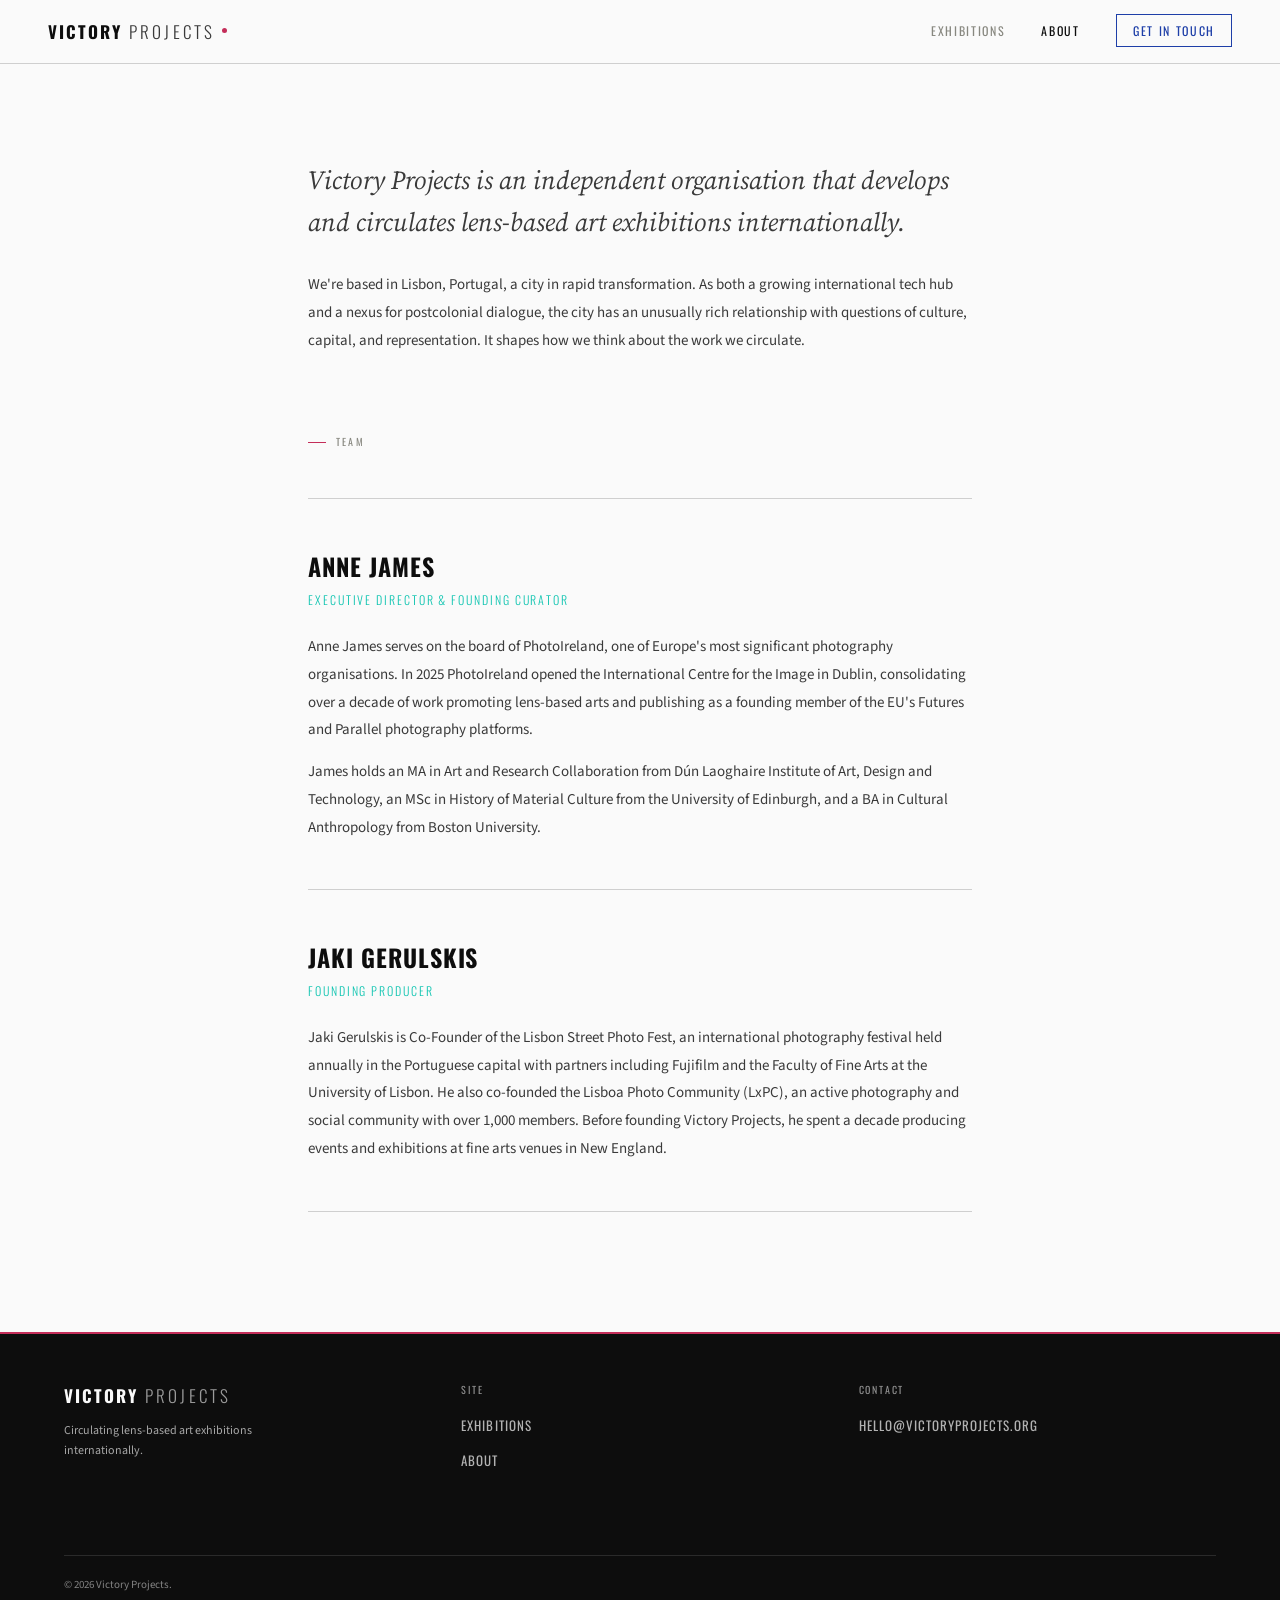
==== about/index.html @ 2eecabf9 "Add files via upload" ====
<!DOCTYPE html>
<html lang="en">
<head>
<meta charset="UTF-8">
<meta name="viewport" content="width=device-width, initial-scale=1.0">
<title>About — Victory Projects</title>
<link rel="icon" type="image/svg+xml" href="/favicon.svg">
<meta name="description" content="Victory Projects is an independent organisation that develops and circulates lens-based art exhibitions internationally. Based in Lisbon.">
<link rel="preconnect" href="https://fonts.googleapis.com">
<link href="https://fonts.googleapis.com/css2?family=Oswald:wght@300;400;500;700&family=Source+Sans+3:ital,wght@0,300;0,400;0,500;1,300;1,400&family=Source+Serif+4:ital,opsz,wght@0,8..60,300;0,8..60,400;1,8..60,300;1,8..60,400&display=swap" rel="stylesheet">
<style>
:root {
  --white: #FAFAFA;
  --off-white: #F4F4F4;
  --ink: #0D0D0D;
  --ink-mid: #3a3a3a;
  --ink-light: #888880;
  --rule: rgba(13,13,13,0.10);
  --rule-heavy: rgba(13,13,13,0.18);
  --blue: #1E3FA8;
  --teal: #0EC4B0;
  --pink: #C42D59;
  --oswald: 'Oswald', sans-serif;
  --dm: 'Source Sans 3', sans-serif;
  --serif: 'Source Serif 4', serif;
}

* { margin: 0; padding: 0; box-sizing: border-box; }
html { scroll-behavior: smooth; }
body {
  background: var(--white);
  color: var(--ink);
  font-family: var(--dm);
  font-size: 16px;
  line-height: 1.6;
  overflow-x: hidden;
}

/* ── NAV ── */
nav {
  position: fixed;
  top: 0; left: 0; right: 0;
  z-index: 200;
  background: var(--white);
  border-bottom: 1px solid var(--rule-heavy);
  display: flex;
  align-items: center;
  justify-content: space-between;
  padding: 0 48px;
  height: 64px;
}
.nav-wordmark {
  display: flex;
  align-items: baseline;
  text-decoration: none;
}
.nav-wordmark .victory {
  font-family: var(--oswald);
  font-weight: 700;
  font-size: 17px;
  letter-spacing: 0.12em;
  text-transform: uppercase;
  color: var(--ink);
}
.nav-wordmark .projects {
  font-family: var(--oswald);
  font-weight: 300;
  font-size: 17px;
  letter-spacing: 0.18em;
  text-transform: uppercase;
  color: var(--ink-mid);
  margin-left: 7px;
}
.nav-wordmark .dot {
  width: 5px; height: 5px;
  border-radius: 50%;
  background: var(--pink);
  margin: 0 0 2px 7px;
  flex-shrink: 0;
  align-self: center;
}
.nav-links {
  display: flex;
  gap: 36px;
  list-style: none;
  align-items: center;
}
.nav-links a {
  font-family: var(--oswald);
  font-weight: 400;
  font-size: 12px;
  letter-spacing: 0.14em;
  text-transform: uppercase;
  color: var(--ink-light);
  text-decoration: none;
  transition: color 0.2s;
}
.nav-links a:hover { color: var(--ink); }
.nav-links a.active { color: var(--ink); }
.nav-cta {
  color: var(--blue) !important;
  border: 1px solid var(--blue);
  padding: 7px 16px;
  transition: all 0.2s !important;
}
.nav-cta:hover { background: var(--blue) !important; color: var(--white) !important; }
.hamburger { display: none; }

/* ── MAIN CONTENT ── */
.page-wrap {
  margin-top: 64px;
  max-width: 760px;
  margin-left: auto;
  margin-right: auto;
  padding: 96px 48px 120px;
}

/* About text */
.about-intro {
  margin-bottom: 80px;
}
.about-intro p.lead {
  font-family: var(--serif);
  font-style: italic;
  font-size: clamp(20px, 2.2vw, 26px);
  line-height: 1.6;
  color: var(--ink-mid);
  margin-bottom: 28px;
}
.about-intro p.sub {
  font-family: var(--dm);
  font-size: 15px;
  line-height: 1.85;
  color: var(--ink-mid);
  margin-bottom: 0;
}

/* Team */
.team-label {
  font-family: var(--oswald);
  font-size: 10px;
  letter-spacing: 0.22em;
  text-transform: uppercase;
  color: var(--ink-light);
  margin-bottom: 48px;
  display: flex;
  align-items: center;
  gap: 10px;
}
.team-label::before {
  content: '';
  display: block;
  width: 18px;
  height: 1px;
  background: var(--pink);
}

.team-member {
  padding: 48px 0;
  border-top: 1px solid var(--rule-heavy);
}
.team-member:last-child {
  border-bottom: 1px solid var(--rule-heavy);
}

.member-name {
  font-family: var(--oswald);
  font-weight: 700;
  font-size: 24px;
  letter-spacing: 0.04em;
  text-transform: uppercase;
  color: var(--ink);
  margin-bottom: 4px;
}
.member-role {
  font-family: var(--oswald);
  font-weight: 300;
  font-size: 12px;
  letter-spacing: 0.16em;
  text-transform: uppercase;
  color: var(--teal);
  margin-bottom: 24px;
}
.member-bio p {
  font-size: 15px;
  line-height: 1.85;
  color: var(--ink-mid);
  margin-bottom: 14px;
}
.member-bio p:last-child { margin-bottom: 0; }

/* ── FOOTER ── */
footer {
  background: var(--ink);
  padding: 48px 64px;
  display: grid;
  grid-template-columns: 1fr 1fr 1fr;
  gap: 40px;
  border-top: 2px solid var(--pink);
}
.footer-brand .wordmark {
  font-family: var(--oswald);
  font-weight: 700;
  font-size: 17px;
  letter-spacing: 0.12em;
  text-transform: uppercase;
  color: var(--white);
  margin-bottom: 12px;
  display: flex;
  align-items: baseline;
}
.footer-brand .wordmark .fp {
  font-weight: 300;
  letter-spacing: 0.18em;
  color: rgba(250,250,250,0.6);
  margin-left: 7px;
}
.footer-brand p { font-size: 12px; line-height: 1.7; max-width: 240px; color: rgba(250,250,250,0.65); }
.footer-nav-label {
  font-family: var(--oswald);
  font-size: 10px;
  letter-spacing: 0.18em;
  text-transform: uppercase;
  color: rgba(250,250,250,0.55);
  margin-bottom: 16px;
}
.footer-nav { list-style: none; display: flex; flex-direction: column; gap: 10px; }
.footer-nav a {
  font-family: var(--oswald);
  font-size: 13px;
  letter-spacing: 0.08em;
  text-transform: uppercase;
  color: rgba(250,250,250,0.7);
  text-decoration: none;
  transition: color 0.2s;
}
.footer-nav a:hover { color: var(--white); }
.footer-copy {
  font-size: 11px;
  color: rgba(250,250,250,0.5);
  margin-top: 40px;
  padding-top: 20px;
  border-top: 1px solid rgba(250,250,250,0.12);
  grid-column: 1 / -1;
}

/* ── RESPONSIVE ── */
@media (max-width: 900px) {
  nav { padding: 0 20px; }
  .nav-links { display: none; }
  .nav-links.open {
    display: flex;
    flex-direction: column;
    position: fixed;
    top: 64px; left: 0; right: 0;
    background: var(--white);
    border-bottom: 1px solid var(--rule-heavy);
    padding: 24px 20px;
    gap: 20px;
    z-index: 199;
  }
  .nav-links.open a { font-size: 14px; color: var(--ink); }
  .hamburger {
    display: flex;
    flex-direction: column;
    gap: 5px;
    cursor: pointer;
    padding: 4px;
    background: none;
    border: none;
  }
  .hamburger span { display: block; width: 22px; height: 2px; background: var(--ink); }
  .page-wrap { padding: 64px 24px 96px; }
  footer { grid-template-columns: 1fr; padding: 48px 20px; }
}
</style>
</head>
<body>

<!-- NAV -->
<nav>
  <a href="/" class="nav-wordmark">
    <span class="victory">Victory</span>
    <span class="projects">Projects</span>
    <span class="dot"></span>
  </a>
  <ul class="nav-links" id="navLinks">
    <li><a href="/exhibitions/adaptation/">Exhibitions</a></li>
    <li><a href="/about/" class="active">About</a></li>
    <li><a href="mailto:hello@victoryprojects.org?subject=General%20Enquiry" class="nav-cta">Get in touch</a></li>
  </ul>
  <button class="hamburger" id="hamburger" onclick="document.getElementById('navLinks').classList.toggle('open')" aria-label="Menu">
    <span></span><span></span><span></span>
  </button>
</nav>

<!-- MAIN -->
<div class="page-wrap">

  <div class="about-intro">
    <p class="lead">Victory Projects is an independent organisation that develops and circulates lens-based art exhibitions internationally.</p>
    <p class="sub">We're based in Lisbon, Portugal, a city in rapid transformation. As both a growing international tech hub and a nexus for postcolonial dialogue, the city has an unusually rich relationship with questions of culture, capital, and representation. It shapes how we think about the work we circulate.</p>
  </div>

  <div class="team-label">Team</div>

  <div class="team-member">
    <div class="member-name">Anne James</div>
    <div class="member-role">Executive Director & Founding Curator</div>
    <div class="member-bio">
      <p>Anne James serves on the board of PhotoIreland, one of Europe's most significant photography organisations. In 2025 PhotoIreland opened the International Centre for the Image in Dublin, consolidating over a decade of work promoting lens-based arts and publishing as a founding member of the EU's Futures and Parallel photography platforms.</p>
      <p>James holds an MA in Art and Research Collaboration from Dún Laoghaire Institute of Art, Design and Technology, an MSc in History of Material Culture from the University of Edinburgh, and a BA in Cultural Anthropology from Boston University.</p>
    </div>
  </div>

  <div class="team-member">
    <div class="member-name">Jaki Gerulskis</div>
    <div class="member-role">Founding Producer</div>
    <div class="member-bio">
      <p>Jaki Gerulskis is Co-Founder of the Lisbon Street Photo Fest, an international photography festival held annually in the Portuguese capital with partners including Fujifilm and the Faculty of Fine Arts at the University of Lisbon. He also co-founded the Lisboa Photo Community (LxPC), an active photography and social community with over 1,000 members. Before founding Victory Projects, he spent a decade producing events and exhibitions at fine arts venues in New England.</p>
    </div>
  </div>

</div>

<!-- FOOTER -->
<footer>
  <div class="footer-brand">
    <div class="wordmark">Victory<span class="fp">Projects</span></div>
    <p>Circulating lens-based art exhibitions internationally.</p>
  </div>
  <div>
    <div class="footer-nav-label">Site</div>
    <ul class="footer-nav">
      <li><a href="/exhibitions/adaptation/">Exhibitions</a></li>
      <li><a href="/about/">About</a></li>
    </ul>
  </div>
  <div>
    <div class="footer-nav-label">Contact</div>
    <ul class="footer-nav">
      <li><a href="mailto:hello@victoryprojects.org">hello@victoryprojects.org</a></li>
    </ul>
  </div>
  <div class="footer-copy">
    <span>© 2026 Victory Projects.</span>
  </div>
</footer>

</body>
</html>
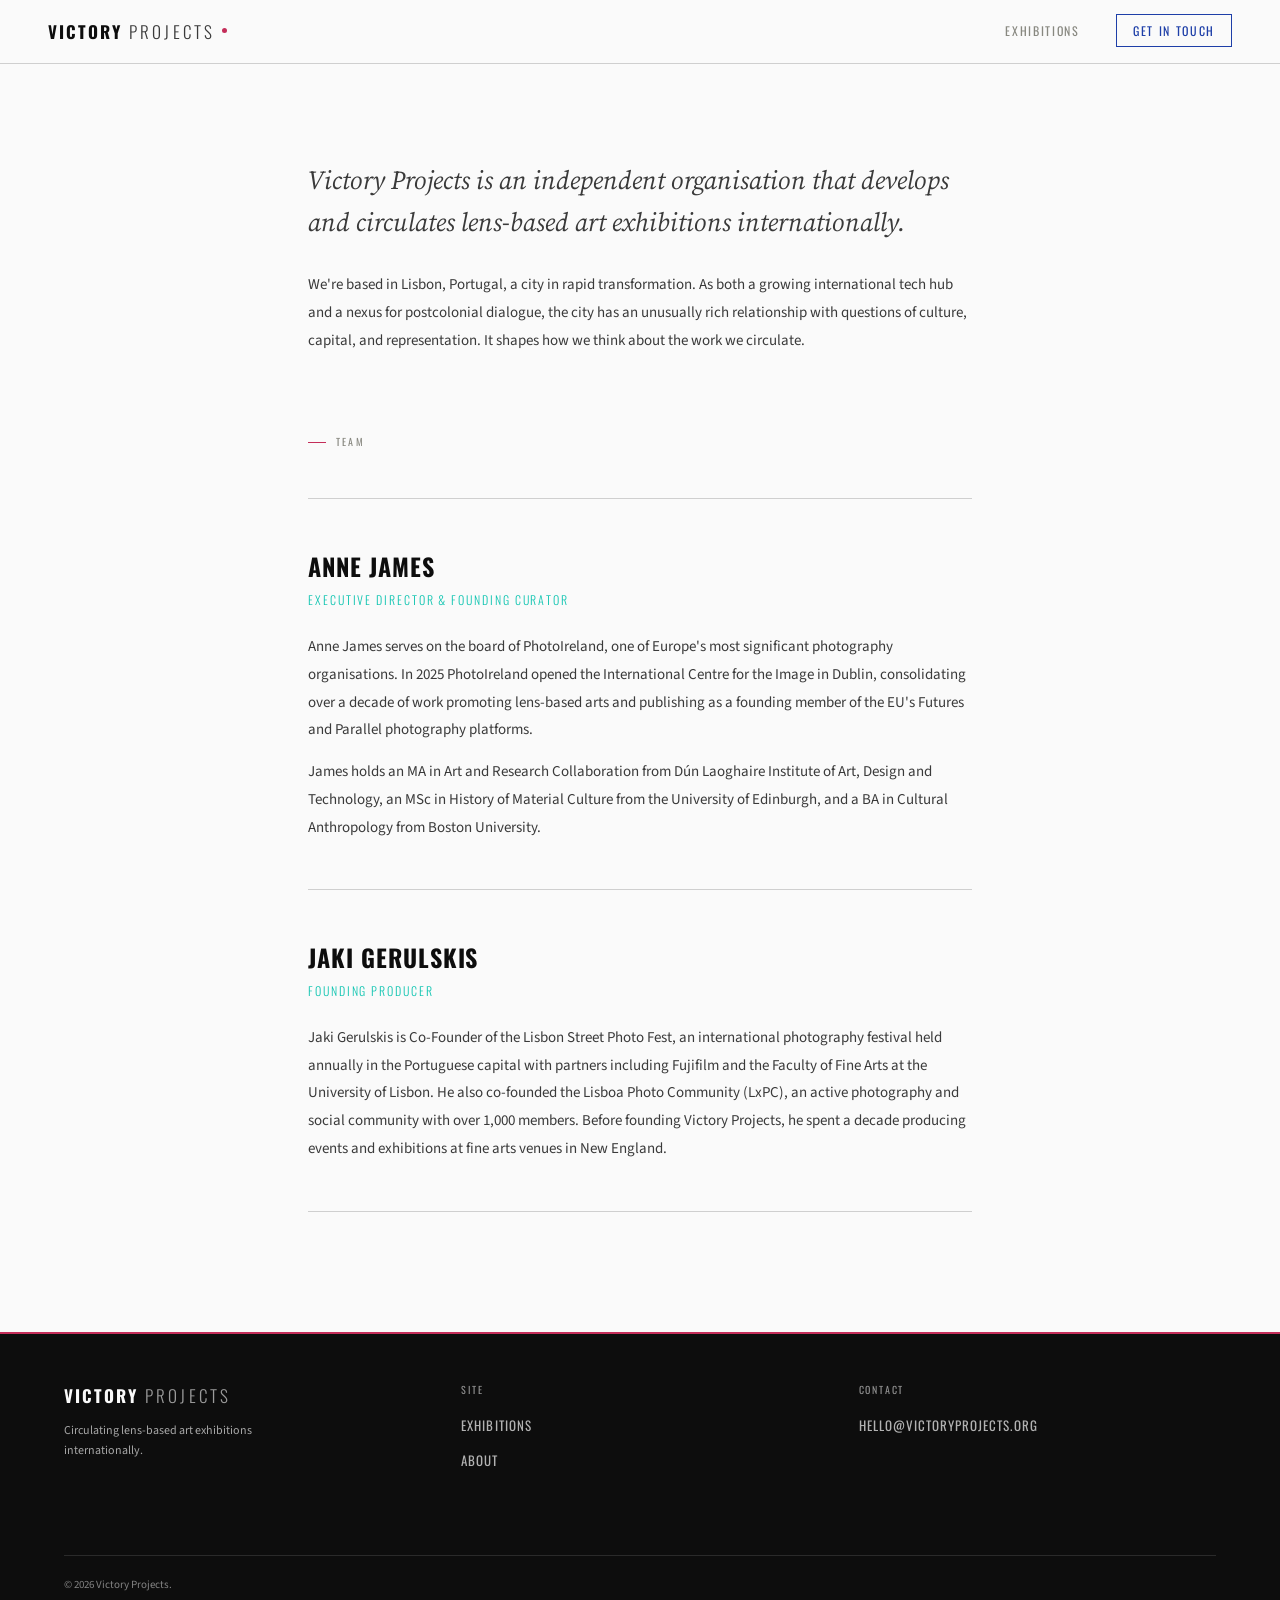
==== commit 955b2aee: "Add files via upload" ====
--- a/about/index.html
+++ b/about/index.html
@@ -286,7 +286,6 @@
   </a>
   <ul class="nav-links" id="navLinks">
     <li><a href="/exhibitions/adaptation/">Exhibitions</a></li>
-    <li><a href="/about/" class="active">About</a></li>
     <li><a href="mailto:hello@victoryprojects.org?subject=General%20Enquiry" class="nav-cta">Get in touch</a></li>
   </ul>
   <button class="hamburger" id="hamburger" onclick="document.getElementById('navLinks').classList.toggle('open')" aria-label="Menu">
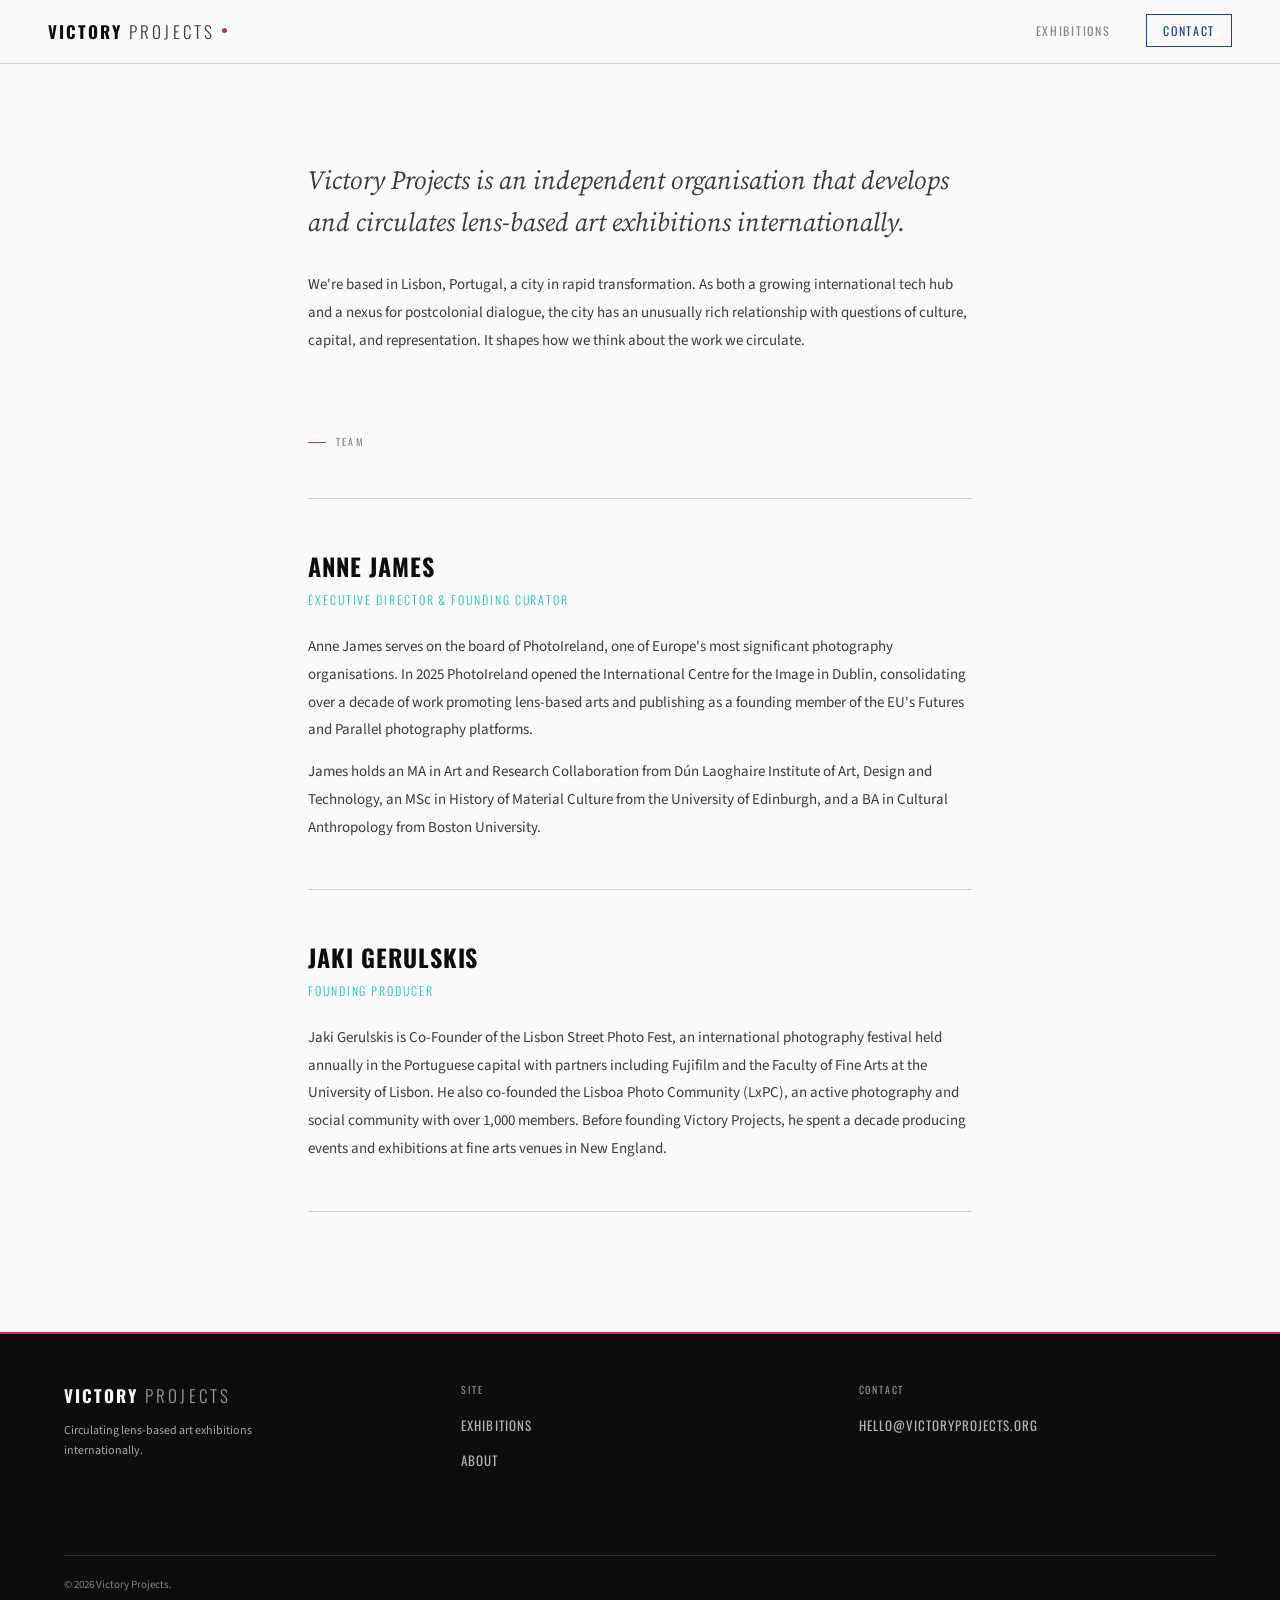
==== commit bb77b781: "Add files via upload" ====
--- a/about/index.html
+++ b/about/index.html
@@ -286,7 +286,7 @@
   </a>
   <ul class="nav-links" id="navLinks">
     <li><a href="/exhibitions/adaptation/">Exhibitions</a></li>
-    <li><a href="mailto:hello@victoryprojects.org?subject=General%20Enquiry" class="nav-cta">Get in touch</a></li>
+    <li><a href="mailto:hello@victoryprojects.org" class="nav-cta">Contact</a></li>
   </ul>
   <button class="hamburger" id="hamburger" onclick="document.getElementById('navLinks').classList.toggle('open')" aria-label="Menu">
     <span></span><span></span><span></span>
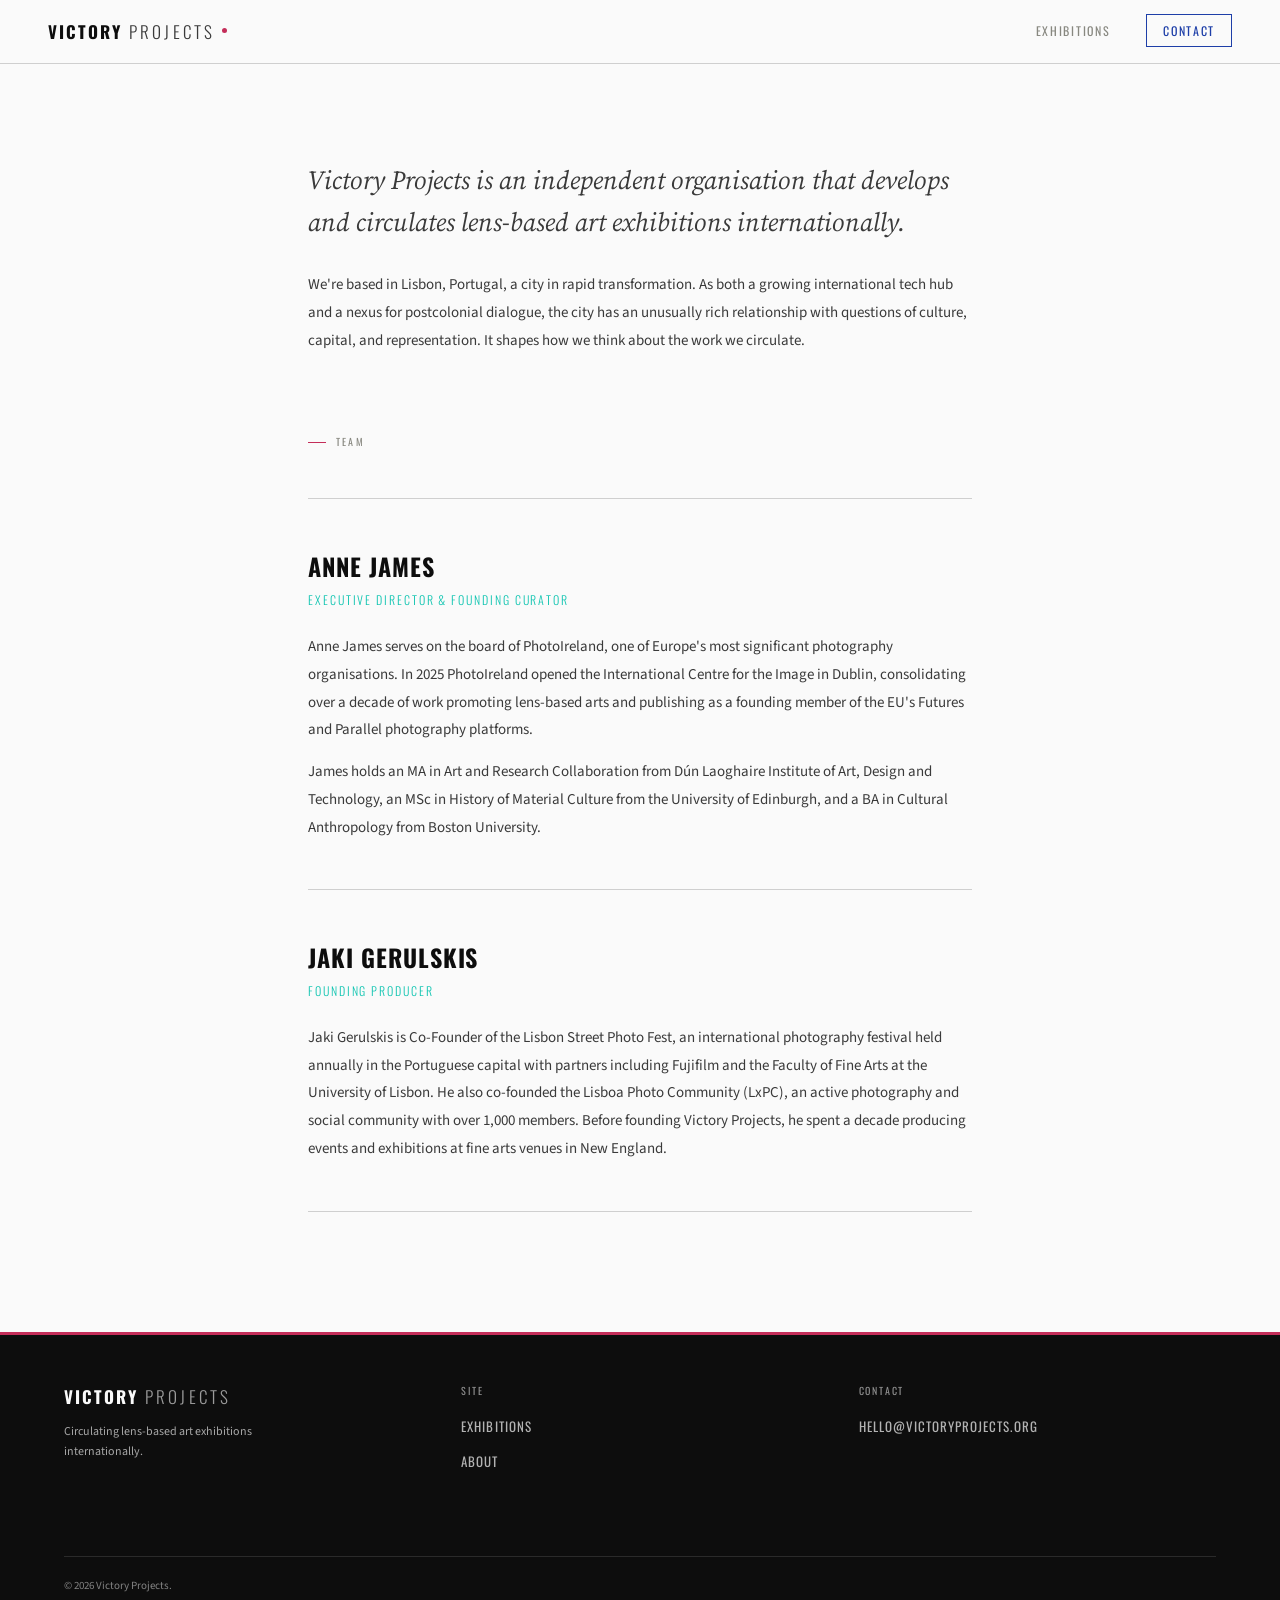
==== commit eb12d3c4: "Add files via upload" ====
--- a/about/index.html
+++ b/about/index.html
@@ -196,7 +196,7 @@
   display: grid;
   grid-template-columns: 1fr 1fr 1fr;
   gap: 40px;
-  border-top: 2px solid var(--pink);
+  border-top: 3px solid var(--pink);
 }
 .footer-brand .wordmark {
   font-family: var(--oswald);
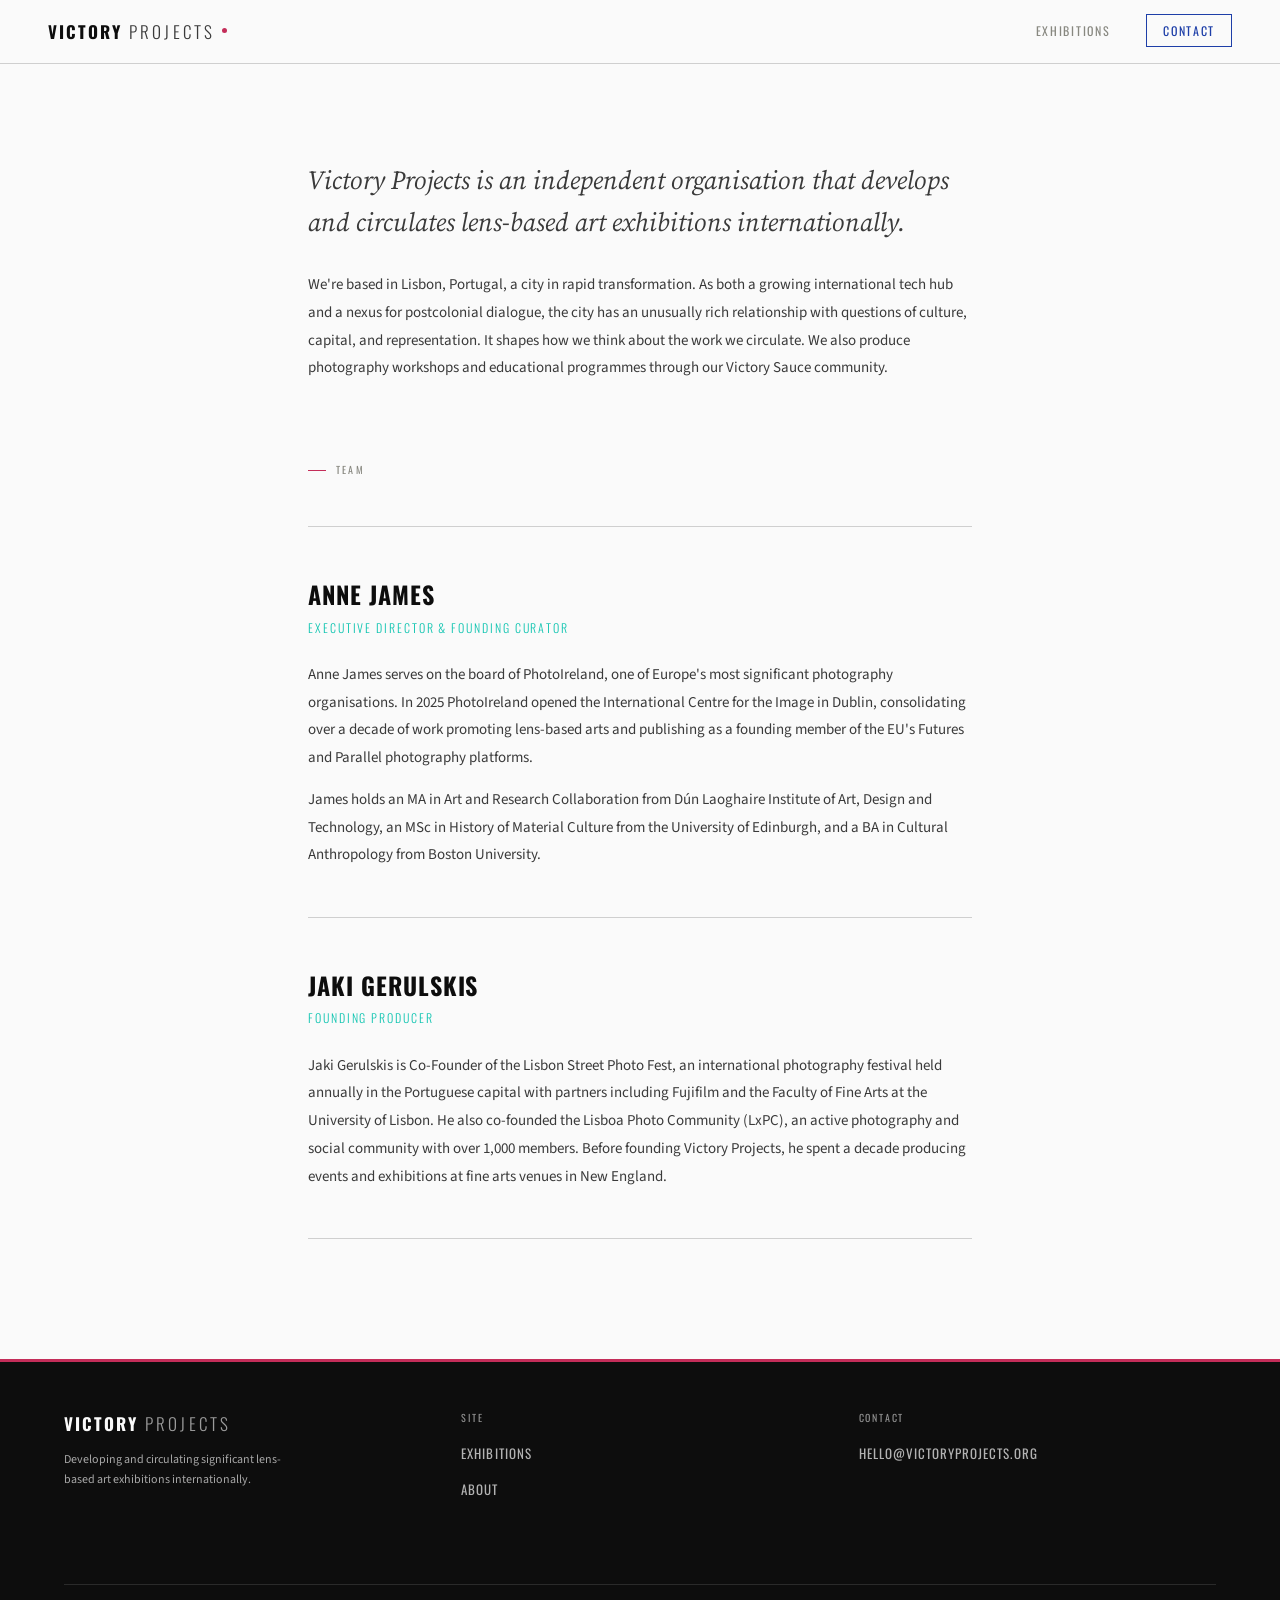
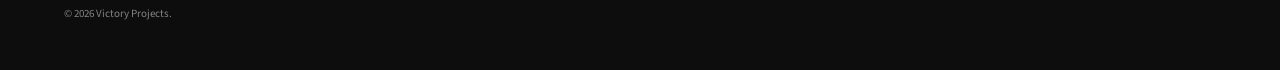
==== commit 480fc173: "Add files via upload" ====
--- a/about/index.html
+++ b/about/index.html
@@ -298,7 +298,7 @@
 
   <div class="about-intro">
     <p class="lead">Victory Projects is an independent organisation that develops and circulates lens-based art exhibitions internationally.</p>
-    <p class="sub">We're based in Lisbon, Portugal, a city in rapid transformation. As both a growing international tech hub and a nexus for postcolonial dialogue, the city has an unusually rich relationship with questions of culture, capital, and representation. It shapes how we think about the work we circulate.</p>
+    <p class="sub">We're based in Lisbon, Portugal, a city in rapid transformation. As both a growing international tech hub and a nexus for postcolonial dialogue, the city has an unusually rich relationship with questions of culture, capital, and representation. It shapes how we think about the work we circulate. We also produce photography workshops and educational programmes through our Victory Sauce community.</p>
   </div>
 
   <div class="team-label">Team</div>
@@ -326,7 +326,7 @@
 <footer>
   <div class="footer-brand">
     <div class="wordmark">Victory<span class="fp">Projects</span></div>
-    <p>Circulating lens-based art exhibitions internationally.</p>
+    <p>Developing and circulating significant lens-based art exhibitions internationally.</p>
   </div>
   <div>
     <div class="footer-nav-label">Site</div>
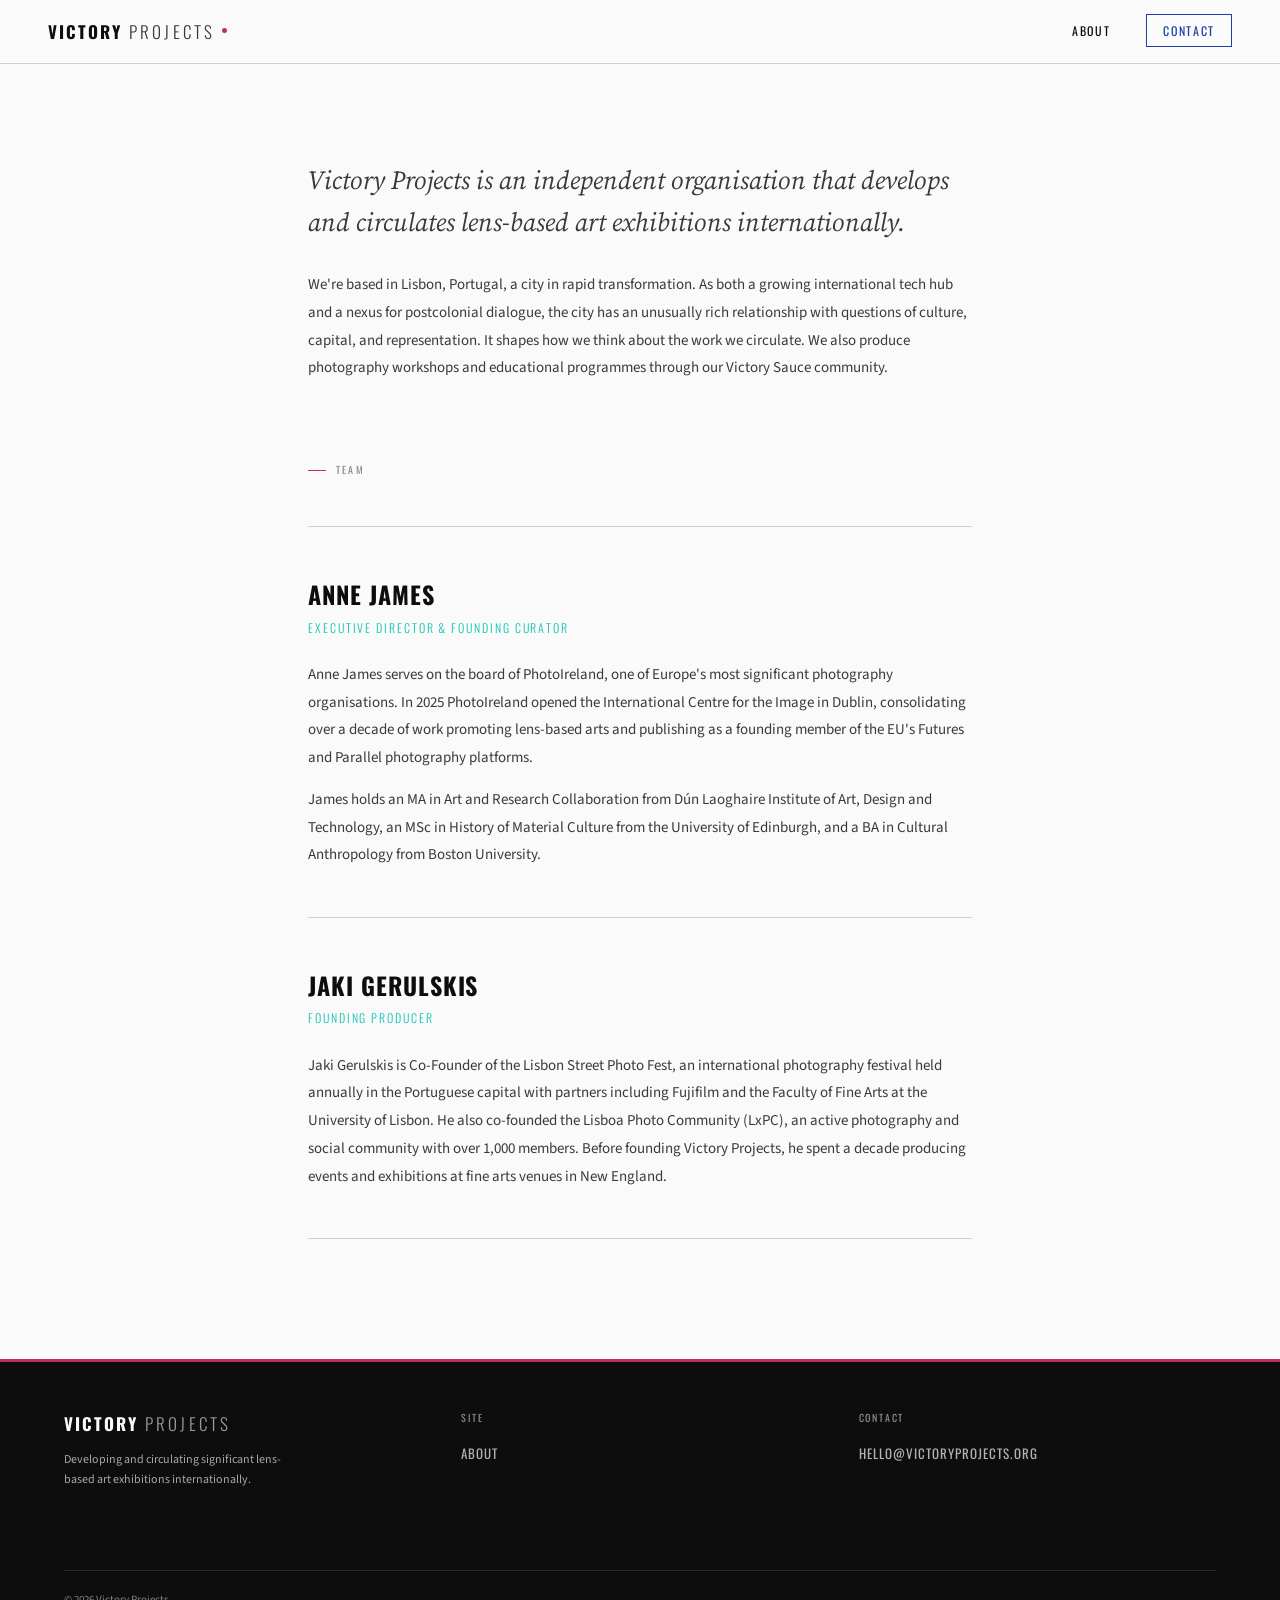
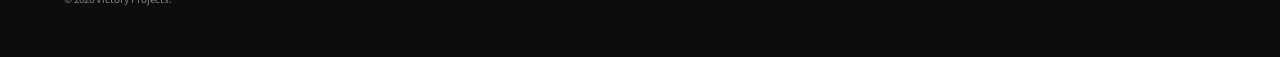
==== commit 170d05a1: "Add files via upload" ====
--- a/about/index.html
+++ b/about/index.html
@@ -285,7 +285,7 @@
     <span class="dot"></span>
   </a>
   <ul class="nav-links" id="navLinks">
-    <li><a href="/exhibitions/adaptation/">Exhibitions</a></li>
+    <li><a href="/about/" class="active">About</a></li>
     <li><a href="mailto:hello@victoryprojects.org" class="nav-cta">Contact</a></li>
   </ul>
   <button class="hamburger" id="hamburger" onclick="document.getElementById('navLinks').classList.toggle('open')" aria-label="Menu">
@@ -331,7 +331,6 @@
   <div>
     <div class="footer-nav-label">Site</div>
     <ul class="footer-nav">
-      <li><a href="/exhibitions/adaptation/">Exhibitions</a></li>
       <li><a href="/about/">About</a></li>
     </ul>
   </div>
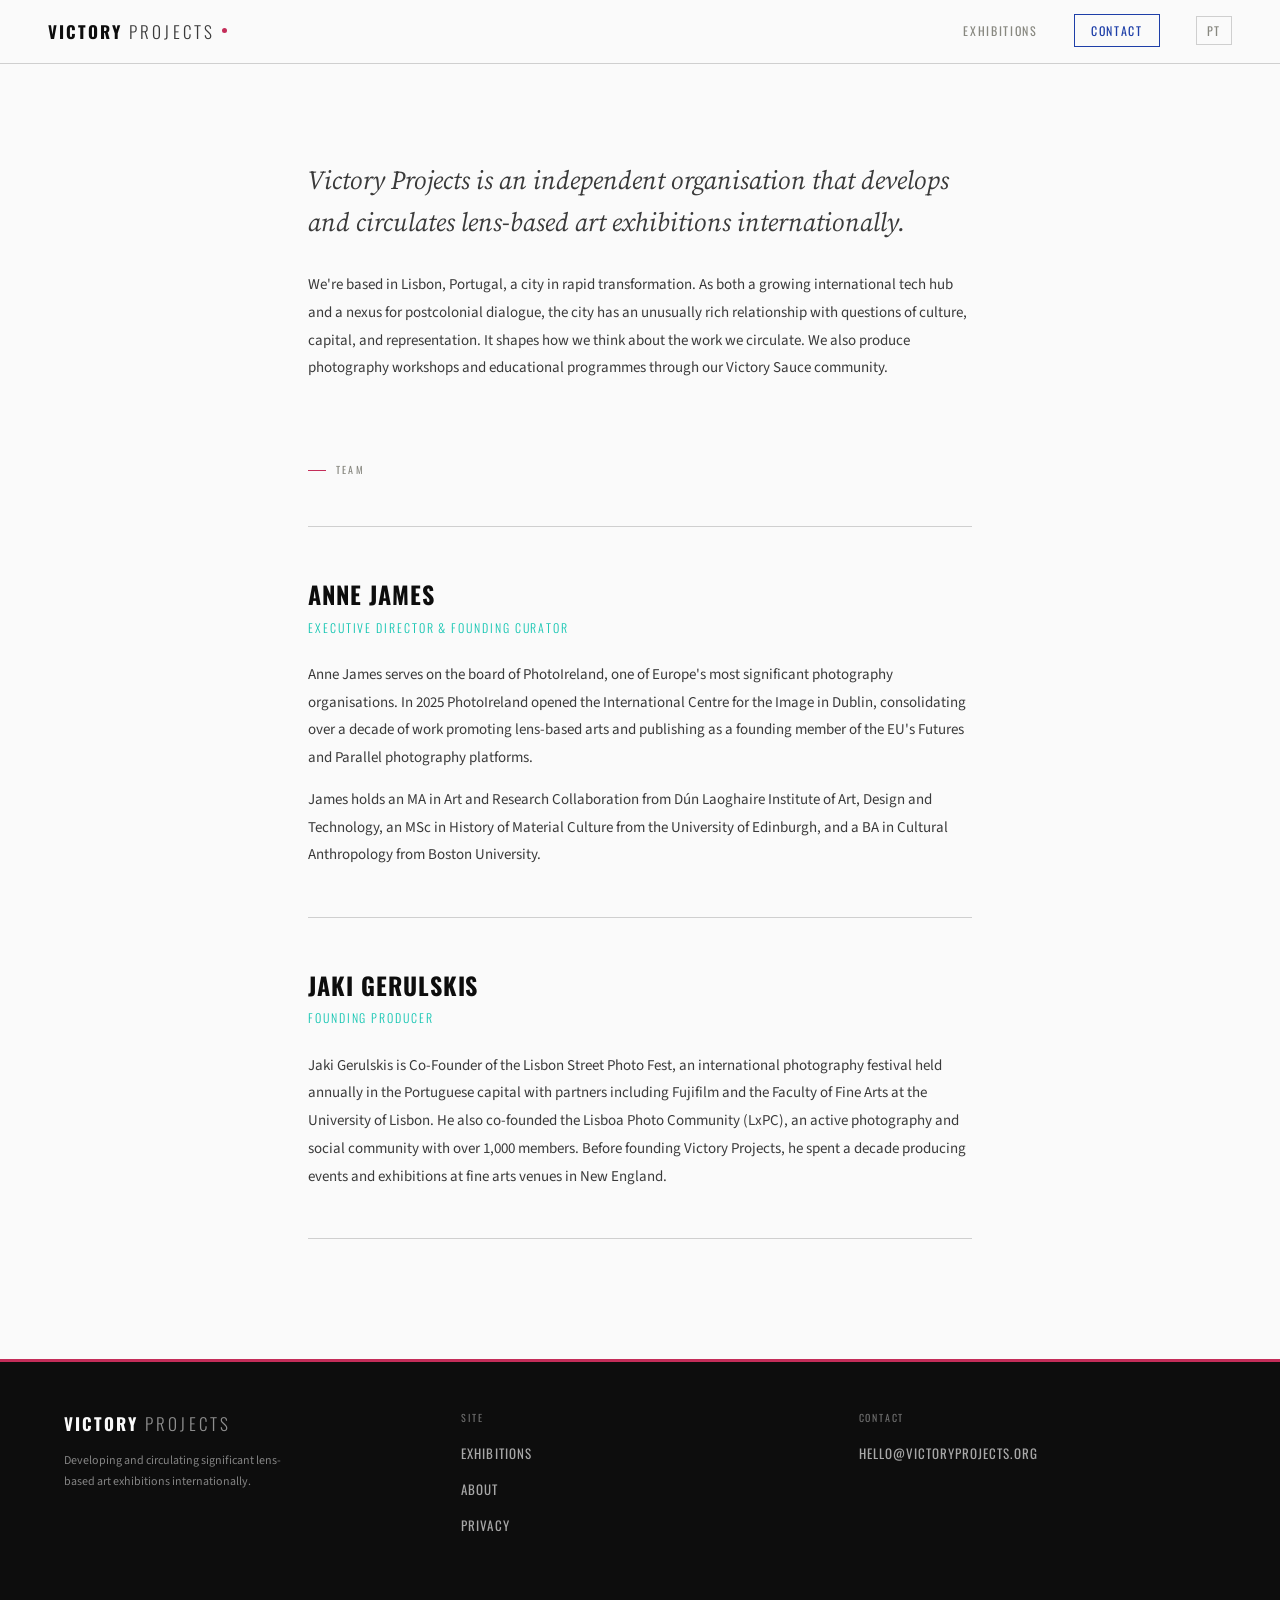
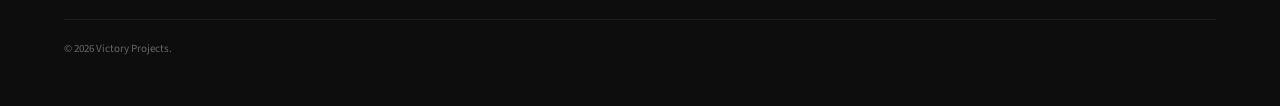
==== commit da8c810c: "Add files via upload" ====
--- a/about/index.html
+++ b/about/index.html
@@ -5,275 +5,13 @@
 <meta name="viewport" content="width=device-width, initial-scale=1.0">
 <title>About — Victory Projects</title>
 <link rel="icon" type="image/svg+xml" href="/favicon.svg">
+<link rel="canonical" href="https://victoryprojects.org/about/">
+<link rel="alternate" hreflang="en" href="https://victoryprojects.org/about/">
+<link rel="alternate" hreflang="pt" href="https://victoryprojects.org/pt/about/">
 <meta name="description" content="Victory Projects is an independent organisation that develops and circulates lens-based art exhibitions internationally. Based in Lisbon.">
 <link rel="preconnect" href="https://fonts.googleapis.com">
 <link href="https://fonts.googleapis.com/css2?family=Oswald:wght@300;400;500;700&family=Source+Sans+3:ital,wght@0,300;0,400;0,500;1,300;1,400&family=Source+Serif+4:ital,opsz,wght@0,8..60,300;0,8..60,400;1,8..60,300;1,8..60,400&display=swap" rel="stylesheet">
-<style>
-:root {
-  --white: #FAFAFA;
-  --off-white: #F4F4F4;
-  --ink: #0D0D0D;
-  --ink-mid: #3a3a3a;
-  --ink-light: #888880;
-  --rule: rgba(13,13,13,0.10);
-  --rule-heavy: rgba(13,13,13,0.18);
-  --blue: #1E3FA8;
-  --teal: #0EC4B0;
-  --pink: #C42D59;
-  --oswald: 'Oswald', sans-serif;
-  --dm: 'Source Sans 3', sans-serif;
-  --serif: 'Source Serif 4', serif;
-}
-
-* { margin: 0; padding: 0; box-sizing: border-box; }
-html { scroll-behavior: smooth; }
-body {
-  background: var(--white);
-  color: var(--ink);
-  font-family: var(--dm);
-  font-size: 16px;
-  line-height: 1.6;
-  overflow-x: hidden;
-}
-
-/* ── NAV ── */
-nav {
-  position: fixed;
-  top: 0; left: 0; right: 0;
-  z-index: 200;
-  background: var(--white);
-  border-bottom: 1px solid var(--rule-heavy);
-  display: flex;
-  align-items: center;
-  justify-content: space-between;
-  padding: 0 48px;
-  height: 64px;
-}
-.nav-wordmark {
-  display: flex;
-  align-items: baseline;
-  text-decoration: none;
-}
-.nav-wordmark .victory {
-  font-family: var(--oswald);
-  font-weight: 700;
-  font-size: 17px;
-  letter-spacing: 0.12em;
-  text-transform: uppercase;
-  color: var(--ink);
-}
-.nav-wordmark .projects {
-  font-family: var(--oswald);
-  font-weight: 300;
-  font-size: 17px;
-  letter-spacing: 0.18em;
-  text-transform: uppercase;
-  color: var(--ink-mid);
-  margin-left: 7px;
-}
-.nav-wordmark .dot {
-  width: 5px; height: 5px;
-  border-radius: 50%;
-  background: var(--pink);
-  margin: 0 0 2px 7px;
-  flex-shrink: 0;
-  align-self: center;
-}
-.nav-links {
-  display: flex;
-  gap: 36px;
-  list-style: none;
-  align-items: center;
-}
-.nav-links a {
-  font-family: var(--oswald);
-  font-weight: 400;
-  font-size: 12px;
-  letter-spacing: 0.14em;
-  text-transform: uppercase;
-  color: var(--ink-light);
-  text-decoration: none;
-  transition: color 0.2s;
-}
-.nav-links a:hover { color: var(--ink); }
-.nav-links a.active { color: var(--ink); }
-.nav-cta {
-  color: var(--blue) !important;
-  border: 1px solid var(--blue);
-  padding: 7px 16px;
-  transition: all 0.2s !important;
-}
-.nav-cta:hover { background: var(--blue) !important; color: var(--white) !important; }
-.hamburger { display: none; }
-
-/* ── MAIN CONTENT ── */
-.page-wrap {
-  margin-top: 64px;
-  max-width: 760px;
-  margin-left: auto;
-  margin-right: auto;
-  padding: 96px 48px 120px;
-}
-
-/* About text */
-.about-intro {
-  margin-bottom: 80px;
-}
-.about-intro p.lead {
-  font-family: var(--serif);
-  font-style: italic;
-  font-size: clamp(20px, 2.2vw, 26px);
-  line-height: 1.6;
-  color: var(--ink-mid);
-  margin-bottom: 28px;
-}
-.about-intro p.sub {
-  font-family: var(--dm);
-  font-size: 15px;
-  line-height: 1.85;
-  color: var(--ink-mid);
-  margin-bottom: 0;
-}
-
-/* Team */
-.team-label {
-  font-family: var(--oswald);
-  font-size: 10px;
-  letter-spacing: 0.22em;
-  text-transform: uppercase;
-  color: var(--ink-light);
-  margin-bottom: 48px;
-  display: flex;
-  align-items: center;
-  gap: 10px;
-}
-.team-label::before {
-  content: '';
-  display: block;
-  width: 18px;
-  height: 1px;
-  background: var(--pink);
-}
-
-.team-member {
-  padding: 48px 0;
-  border-top: 1px solid var(--rule-heavy);
-}
-.team-member:last-child {
-  border-bottom: 1px solid var(--rule-heavy);
-}
-
-.member-name {
-  font-family: var(--oswald);
-  font-weight: 700;
-  font-size: 24px;
-  letter-spacing: 0.04em;
-  text-transform: uppercase;
-  color: var(--ink);
-  margin-bottom: 4px;
-}
-.member-role {
-  font-family: var(--oswald);
-  font-weight: 300;
-  font-size: 12px;
-  letter-spacing: 0.16em;
-  text-transform: uppercase;
-  color: var(--teal);
-  margin-bottom: 24px;
-}
-.member-bio p {
-  font-size: 15px;
-  line-height: 1.85;
-  color: var(--ink-mid);
-  margin-bottom: 14px;
-}
-.member-bio p:last-child { margin-bottom: 0; }
-
-/* ── FOOTER ── */
-footer {
-  background: var(--ink);
-  padding: 48px 64px;
-  display: grid;
-  grid-template-columns: 1fr 1fr 1fr;
-  gap: 40px;
-  border-top: 3px solid var(--pink);
-}
-.footer-brand .wordmark {
-  font-family: var(--oswald);
-  font-weight: 700;
-  font-size: 17px;
-  letter-spacing: 0.12em;
-  text-transform: uppercase;
-  color: var(--white);
-  margin-bottom: 12px;
-  display: flex;
-  align-items: baseline;
-}
-.footer-brand .wordmark .fp {
-  font-weight: 300;
-  letter-spacing: 0.18em;
-  color: rgba(250,250,250,0.6);
-  margin-left: 7px;
-}
-.footer-brand p { font-size: 12px; line-height: 1.7; max-width: 240px; color: rgba(250,250,250,0.65); }
-.footer-nav-label {
-  font-family: var(--oswald);
-  font-size: 10px;
-  letter-spacing: 0.18em;
-  text-transform: uppercase;
-  color: rgba(250,250,250,0.55);
-  margin-bottom: 16px;
-}
-.footer-nav { list-style: none; display: flex; flex-direction: column; gap: 10px; }
-.footer-nav a {
-  font-family: var(--oswald);
-  font-size: 13px;
-  letter-spacing: 0.08em;
-  text-transform: uppercase;
-  color: rgba(250,250,250,0.7);
-  text-decoration: none;
-  transition: color 0.2s;
-}
-.footer-nav a:hover { color: var(--white); }
-.footer-copy {
-  font-size: 11px;
-  color: rgba(250,250,250,0.5);
-  margin-top: 40px;
-  padding-top: 20px;
-  border-top: 1px solid rgba(250,250,250,0.12);
-  grid-column: 1 / -1;
-}
-
-/* ── RESPONSIVE ── */
-@media (max-width: 900px) {
-  nav { padding: 0 20px; }
-  .nav-links { display: none; }
-  .nav-links.open {
-    display: flex;
-    flex-direction: column;
-    position: fixed;
-    top: 64px; left: 0; right: 0;
-    background: var(--white);
-    border-bottom: 1px solid var(--rule-heavy);
-    padding: 24px 20px;
-    gap: 20px;
-    z-index: 199;
-  }
-  .nav-links.open a { font-size: 14px; color: var(--ink); }
-  .hamburger {
-    display: flex;
-    flex-direction: column;
-    gap: 5px;
-    cursor: pointer;
-    padding: 4px;
-    background: none;
-    border: none;
-  }
-  .hamburger span { display: block; width: 22px; height: 2px; background: var(--ink); }
-  .page-wrap { padding: 64px 24px 96px; }
-  footer { grid-template-columns: 1fr; padding: 48px 20px; }
-}
-</style>
+<link rel="stylesheet" href="/style.css">
 </head>
 <body>
 
@@ -285,8 +23,9 @@
     <span class="dot"></span>
   </a>
   <ul class="nav-links" id="navLinks">
-    <li><a href="/about/" class="active">About</a></li>
+    <li><a href="/exhibitions/adaptation/">Exhibitions</a></li>
     <li><a href="mailto:hello@victoryprojects.org" class="nav-cta">Contact</a></li>
+    <li><a href="/pt/about/" class="nav-lang">PT</a></li>
   </ul>
   <button class="hamburger" id="hamburger" onclick="document.getElementById('navLinks').classList.toggle('open')" aria-label="Menu">
     <span></span><span></span><span></span>
@@ -331,7 +70,9 @@
   <div>
     <div class="footer-nav-label">Site</div>
     <ul class="footer-nav">
+      <li><a href="/exhibitions/adaptation/">Exhibitions</a></li>
       <li><a href="/about/">About</a></li>
+      <li><a href="/privacy/">Privacy</a></li>
     </ul>
   </div>
   <div>
--- a/style.css
+++ b/style.css
@@ -0,0 +1,659 @@
+:root {
+  --white: #FAFAFA;
+  --off-white: #F4F4F4;
+  --paper: #EEEEEE;
+  --ink: #0D0D0D;
+  --ink-mid: #3a3a3a;
+  --ink-light: #888880;
+  --rule: rgba(13,13,13,0.10);
+  --rule-heavy: rgba(13,13,13,0.18);
+  --blue: #1E3FA8;
+  --blue-pale: #E6EAF7;
+  --teal: #0EC4B0;
+  --teal-pale: #E2F4F2;
+  --pink: #C42D59;
+  --pink-pale: #F7E5EC;
+  --oswald: 'Oswald', sans-serif;
+  --dm: 'Source Sans 3', sans-serif;
+  --serif: 'Source Serif 4', serif;
+}
+
+* { margin: 0; padding: 0; box-sizing: border-box; }
+html { scroll-behavior: smooth; }
+body {
+  background: var(--white);
+  color: var(--ink);
+  font-family: var(--dm);
+  font-size: 16px;
+  line-height: 1.6;
+  overflow-x: hidden;
+}
+
+/* ── NAV ── */
+nav {
+  position: fixed;
+  top: 0; left: 0; right: 0;
+  z-index: 200;
+  background: var(--white);
+  border-bottom: 1px solid var(--rule-heavy);
+  display: flex;
+  align-items: center;
+  justify-content: space-between;
+  padding: 0 48px;
+  height: 64px;
+}
+.nav-wordmark {
+  display: flex;
+  align-items: baseline;
+  text-decoration: none;
+}
+.nav-wordmark .victory {
+  font-family: var(--oswald);
+  font-weight: 700;
+  font-size: 17px;
+  letter-spacing: 0.12em;
+  text-transform: uppercase;
+  color: var(--ink);
+}
+.nav-wordmark .projects {
+  font-family: var(--oswald);
+  font-weight: 300;
+  font-size: 17px;
+  letter-spacing: 0.18em;
+  text-transform: uppercase;
+  color: var(--ink-mid);
+  margin-left: 7px;
+}
+.nav-wordmark .dot {
+  width: 5px; height: 5px;
+  border-radius: 50%;
+  background: var(--pink);
+  margin: 0 0 2px 7px;
+  flex-shrink: 0;
+  align-self: center;
+}
+.nav-links {
+  display: flex;
+  gap: 36px;
+  list-style: none;
+  align-items: center;
+}
+.nav-links a {
+  font-family: var(--oswald);
+  font-weight: 400;
+  font-size: 12px;
+  letter-spacing: 0.14em;
+  text-transform: uppercase;
+  color: var(--ink-light);
+  text-decoration: none;
+  transition: color 0.2s;
+}
+.nav-links a:hover { color: var(--ink); }
+.nav-cta {
+  color: var(--blue) !important;
+  border: 1px solid var(--blue);
+  padding: 7px 16px;
+  transition: all 0.2s !important;
+}
+.nav-cta:hover {
+  background: var(--blue) !important;
+  color: var(--white) !important;
+}
+.hamburger { display: none; }
+
+/* ── HERO ── */
+.hero {
+  margin-top: 64px;
+  min-height: calc(100vh - 64px);
+  background: var(--ink);
+  display: flex;
+  align-items: flex-end;
+  position: relative;
+  overflow: hidden;
+  padding: 0 64px 80px;
+}
+
+/* Subtle grid texture */
+.hero::before {
+  content: '';
+  position: absolute;
+  inset: 0;
+  background-image:
+    linear-gradient(rgba(250,250,250,0.025) 1px, transparent 1px),
+    linear-gradient(90deg, rgba(250,250,250,0.025) 1px, transparent 1px);
+  background-size: 72px 72px;
+  pointer-events: none;
+}
+
+/* Large VP watermark — decorative only */
+.hero-watermark {
+  position: absolute;
+  top: 50%;
+  right: -3%;
+  transform: translateY(-50%);
+  font-family: var(--oswald);
+  font-weight: 700;
+  font-size: clamp(280px, 40vw, 560px);
+  letter-spacing: -0.04em;
+  text-transform: uppercase;
+  color: transparent;
+  -webkit-text-stroke: 1px rgba(250,250,250,0.035);
+  user-select: none;
+  pointer-events: none;
+  line-height: 1;
+}
+
+.hero-inner {
+  position: relative;
+  z-index: 2;
+  width: 100%;
+  display: grid;
+  grid-template-columns: 1fr auto;
+  align-items: flex-end;
+  gap: 64px;
+}
+
+.hero-eyebrow {
+  font-family: var(--oswald);
+  font-size: 10px;
+  letter-spacing: 0.26em;
+  text-transform: uppercase;
+  color: var(--teal);
+  margin-bottom: 24px;
+  display: flex;
+  align-items: center;
+  gap: 12px;
+}
+.hero-eyebrow::before {
+  content: '';
+  display: block;
+  width: 28px;
+  height: 1px;
+  background: var(--teal);
+}
+
+.hero-title {
+  font-family: var(--oswald);
+  font-weight: 700;
+  font-size: clamp(64px, 10vw, 130px);
+  line-height: 0.87;
+  text-transform: uppercase;
+  letter-spacing: -0.01em;
+  color: var(--white);
+  margin-bottom: 44px;
+}
+.hero-title .line { display: block; }
+.hero-title .hollow {
+  -webkit-text-stroke: 1.5px rgba(250,250,250,0.62);
+  color: transparent;
+}
+
+.hero-sub {
+  font-size: 15px;
+  line-height: 1.8;
+  color: rgba(250,250,250,0.55);
+  max-width: 440px;
+  margin-bottom: 44px;
+}
+
+.hero-cta {
+  display: inline-flex;
+  align-items: center;
+  gap: 14px;
+  font-family: var(--oswald);
+  font-weight: 500;
+  font-size: 12px;
+  letter-spacing: 0.18em;
+  text-transform: uppercase;
+  color: var(--white);
+  text-decoration: none;
+  border-bottom: 1px solid rgba(250,250,250,0.28);
+  padding-bottom: 6px;
+  transition: all 0.25s;
+}
+.hero-cta:hover {
+  gap: 20px;
+  border-color: var(--teal);
+  color: var(--teal);
+}
+.hero-cta::after { content: '→'; }
+
+.hero-meta {
+  display: flex;
+  flex-direction: column;
+  align-items: flex-end;
+  gap: 28px;
+  padding-bottom: 4px;
+}
+.hero-meta-item {
+  text-align: right;
+  border-right: 2px solid rgba(250,250,250,0.1);
+  padding-right: 18px;
+}
+.hero-meta-label {
+  font-family: var(--oswald);
+  font-size: 9px;
+  letter-spacing: 0.22em;
+  text-transform: uppercase;
+  color: rgba(250,250,250,0.3);
+  margin-bottom: 5px;
+}
+.hero-meta-value {
+  font-family: var(--oswald);
+  font-size: 13px;
+  font-weight: 400;
+  letter-spacing: 0.06em;
+  text-transform: uppercase;
+  color: rgba(250,250,250,0.65);
+  line-height: 1.3;
+}
+
+/* ── THE MODEL ── */
+.model {
+  background: var(--white);
+  padding: 96px 64px;
+  border-bottom: 1px solid var(--rule-heavy);
+}
+
+.section-label {
+  font-family: var(--oswald);
+  font-size: 10px;
+  letter-spacing: 0.24em;
+  text-transform: uppercase;
+  color: var(--ink-light);
+  margin-bottom: 52px;
+  display: flex;
+  align-items: center;
+  gap: 10px;
+}
+.section-label::before {
+  content: '';
+  display: block;
+  width: 20px;
+  height: 1px;
+  background: var(--ink-light);
+}
+.section-label.teal-rule::before { background: var(--teal); }
+.section-label.pink-rule::before { background: var(--pink); }
+
+.model-grid {
+  display: grid;
+  grid-template-columns: 1fr 1fr 1fr;
+  gap: 0;
+  border-top: 1px solid var(--rule-heavy);
+}
+
+.model-col {
+  padding: 48px 48px 48px 0;
+  border-right: 1px solid var(--rule);
+  display: flex;
+  flex-direction: column;
+}
+.model-col:first-child { padding-left: 0; }
+.model-col:last-child { border-right: none; padding-right: 0; padding-left: 48px; }
+.model-col:nth-child(2) { padding-left: 48px; }
+
+.model-number {
+  font-family: var(--oswald);
+  font-size: 10px;
+  letter-spacing: 0.22em;
+  color: var(--teal);
+  margin-bottom: 20px;
+}
+
+.model-heading {
+  font-family: var(--oswald);
+  font-weight: 700;
+  font-size: 32px;
+  text-transform: uppercase;
+  letter-spacing: 0.01em;
+  color: var(--ink);
+  margin-bottom: 16px;
+  line-height: 1;
+}
+
+.model-text {
+  font-size: 14px;
+  line-height: 1.85;
+  color: var(--ink-mid);
+}
+
+/* ── FORTHCOMING ── */
+.forthcoming {
+  background: var(--off-white);
+  padding: 96px 64px;
+  display: grid;
+  grid-template-columns: 1fr 1fr;
+  gap: 80px;
+  align-items: center;
+  border-bottom: 1px solid var(--rule-heavy);
+}
+
+.forthcoming-title {
+  font-family: var(--oswald);
+  font-weight: 700;
+  font-size: clamp(44px, 6vw, 80px);
+  line-height: 0.88;
+  text-transform: uppercase;
+  color: var(--ink);
+}
+.forthcoming-title .hollow {
+  -webkit-text-stroke: 1.5px rgba(13,13,13,0.28);
+  color: transparent;
+  display: block;
+}
+
+.forthcoming-right {
+  display: flex;
+  flex-direction: column;
+  gap: 24px;
+}
+
+.forthcoming-text {
+  font-family: var(--serif);
+  font-style: italic;
+  font-size: 17px;
+  line-height: 1.75;
+  color: var(--ink-mid);
+  max-width: 460px;
+}
+
+.forthcoming-cta {
+  display: inline-flex;
+  align-items: center;
+  gap: 12px;
+  font-family: var(--oswald);
+  font-weight: 500;
+  font-size: 11px;
+  letter-spacing: 0.18em;
+  text-transform: uppercase;
+  color: var(--ink);
+  text-decoration: none;
+  border-bottom: 1px solid rgba(13,13,13,0.22);
+  padding-bottom: 6px;
+  align-self: flex-start;
+  transition: all 0.25s;
+}
+.forthcoming-cta:hover {
+  gap: 18px;
+  border-color: var(--blue);
+  color: var(--blue);
+}
+.forthcoming-cta::after { content: '→'; }
+
+/* ── CONTACT ── */
+.contact {
+  background: var(--white);
+  padding: 96px 64px;
+  display: grid;
+  grid-template-columns: 1fr 1fr;
+  gap: 80px;
+  align-items: center;
+  border-bottom: 1px solid var(--rule-heavy);
+}
+
+.contact-heading {
+  font-family: var(--oswald);
+  font-weight: 700;
+  font-size: clamp(36px, 4.5vw, 60px);
+  line-height: 0.9;
+  text-transform: uppercase;
+  color: var(--ink);
+  margin-bottom: 24px;
+}
+
+.contact-sub {
+  font-size: 15px;
+  line-height: 1.75;
+  color: var(--ink-mid);
+  max-width: 380px;
+}
+
+.contact-right {
+  display: flex;
+  flex-direction: column;
+  gap: 14px;
+}
+
+.contact-btn {
+  display: flex;
+  align-items: center;
+  justify-content: space-between;
+  padding: 20px 24px;
+  font-family: var(--oswald);
+  font-weight: 500;
+  font-size: 13px;
+  letter-spacing: 0.14em;
+  text-transform: uppercase;
+  text-decoration: none;
+  transition: all 0.2s;
+}
+.contact-btn .btn-arrow { font-size: 16px; }
+.contact-btn.primary {
+  background: var(--ink);
+  color: var(--white);
+  border: 1px solid var(--ink);
+}
+.contact-btn.primary:hover { background: var(--blue); border-color: var(--blue); }
+.contact-btn.secondary {
+  background: transparent;
+  color: var(--ink);
+  border: 1px solid var(--rule-heavy);
+}
+.contact-btn.secondary:hover { border-color: var(--ink); }
+
+/* ── FOOTER ── */
+footer {
+  background: var(--ink);
+  padding: 48px 64px;
+  display: grid;
+  grid-template-columns: 1fr 1fr 1fr;
+  gap: 40px;
+  border-top: 3px solid var(--pink);
+}
+.footer-brand .wordmark {
+  font-family: var(--oswald);
+  font-weight: 700;
+  font-size: 17px;
+  letter-spacing: 0.12em;
+  text-transform: uppercase;
+  color: var(--white);
+  margin-bottom: 12px;
+  display: flex;
+  align-items: baseline;
+}
+.footer-brand .wordmark .fp { font-weight: 300; letter-spacing: 0.18em; color: rgba(250,250,250,0.55); margin-left: 7px; }
+.footer-brand p {
+  font-size: 12px;
+  line-height: 1.75;
+  color: rgba(250,250,250,0.5);
+  max-width: 220px;
+}
+.footer-nav-label {
+  font-family: var(--oswald);
+  font-size: 10px;
+  letter-spacing: 0.18em;
+  text-transform: uppercase;
+  color: rgba(250,250,250,0.4);
+  margin-bottom: 16px;
+}
+.footer-nav { list-style: none; display: flex; flex-direction: column; gap: 10px; }
+.footer-nav a {
+  font-family: var(--oswald);
+  font-size: 13px;
+  letter-spacing: 0.08em;
+  text-transform: uppercase;
+  color: rgba(250,250,250,0.65);
+  text-decoration: none;
+  transition: color 0.2s;
+}
+.footer-nav a:hover { color: var(--white); }
+.footer-copy {
+  font-size: 11px;
+  color: rgba(250,250,250,0.38);
+  margin-top: 40px;
+  padding-top: 20px;
+  border-top: 1px solid rgba(250,250,250,0.08);
+  grid-column: 1 / -1;
+  display: flex;
+  justify-content: space-between;
+}
+
+/* ── RESPONSIVE ── */
+@media (max-width: 900px) {
+  nav { padding: 0 20px; }
+  .nav-links { display: none; }
+  .nav-links.open {
+    display: flex;
+    flex-direction: column;
+    position: fixed;
+    top: 64px; left: 0; right: 0;
+    background: var(--white);
+    border-bottom: 1px solid var(--rule-heavy);
+    padding: 24px 20px;
+    gap: 20px;
+    z-index: 199;
+  }
+  .nav-links.open a { font-size: 14px; color: var(--ink); }
+  .hamburger {
+    display: flex;
+    flex-direction: column;
+    gap: 5px;
+    cursor: pointer;
+    padding: 4px;
+    background: none;
+    border: none;
+  }
+  .hamburger span { display: block; width: 22px; height: 2px; background: var(--ink); }
+  .hero { padding: 0 20px 60px; }
+  .hero-inner { grid-template-columns: 1fr; }
+  .hero-meta { display: none; }
+  .model { padding: 60px 20px; }
+  .model-grid { grid-template-columns: 1fr; }
+  .model-col,
+  .model-col:first-child,
+  .model-col:last-child,
+  .model-col:nth-child(2) {
+    padding: 36px 0;
+    border-right: none;
+    border-bottom: 1px solid var(--rule);
+  }
+  .model-col:last-child { border-bottom: none; }
+  .forthcoming { grid-template-columns: 1fr; padding: 60px 20px; gap: 40px; }
+  .contact { grid-template-columns: 1fr; gap: 40px; padding: 60px 20px; }
+  footer { grid-template-columns: 1fr; padding: 48px 20px; }
+}
+
+/* ── LANGUAGE TOGGLE ── */
+.nav-lang {
+  font-family: var(--oswald);
+  font-size: 11px;
+  letter-spacing: 0.12em;
+  color: var(--ink-light) !important;
+  border: 1px solid var(--rule-heavy);
+  padding: 5px 10px;
+  text-decoration: none;
+  transition: color 0.2s, border-color 0.2s;
+}
+.nav-lang:hover { color: var(--ink) !important; border-color: var(--ink-light); }
+
+/* ── ABOUT PAGE ── */
+.nav-links a.active { color: var(--ink); }
+
+.page-wrap {
+  margin-top: 64px;
+  max-width: 760px;
+  margin-left: auto;
+  margin-right: auto;
+  padding: 96px 48px 120px;
+}
+
+.about-intro { margin-bottom: 80px; }
+.about-intro p.lead {
+  font-family: var(--serif);
+  font-style: italic;
+  font-size: clamp(20px, 2.2vw, 26px);
+  line-height: 1.6;
+  color: var(--ink-mid);
+  margin-bottom: 28px;
+}
+.about-intro p.sub {
+  font-family: var(--dm);
+  font-size: 15px;
+  line-height: 1.85;
+  color: var(--ink-mid);
+}
+
+.team-label {
+  font-family: var(--oswald);
+  font-size: 10px;
+  letter-spacing: 0.22em;
+  text-transform: uppercase;
+  color: var(--ink-light);
+  margin-bottom: 48px;
+  display: flex;
+  align-items: center;
+  gap: 10px;
+}
+.team-label::before {
+  content: '';
+  display: block;
+  width: 18px;
+  height: 1px;
+  background: var(--pink);
+}
+
+.team-member {
+  padding: 48px 0;
+  border-top: 1px solid var(--rule-heavy);
+}
+.team-member:last-child { border-bottom: 1px solid var(--rule-heavy); }
+
+.member-name {
+  font-family: var(--oswald);
+  font-weight: 700;
+  font-size: 24px;
+  letter-spacing: 0.04em;
+  text-transform: uppercase;
+  color: var(--ink);
+  margin-bottom: 4px;
+}
+.member-role {
+  font-family: var(--oswald);
+  font-weight: 300;
+  font-size: 12px;
+  letter-spacing: 0.16em;
+  text-transform: uppercase;
+  color: var(--teal);
+  margin-bottom: 24px;
+}
+.member-bio p {
+  font-size: 15px;
+  line-height: 1.85;
+  color: var(--ink-mid);
+  margin-bottom: 14px;
+}
+.member-bio p:last-child { margin-bottom: 0; }
+
+@media (max-width: 900px) {
+  .page-wrap { padding: 64px 24px 96px; }
+}
+
+/* ── PRIVACY PAGE ── */
+.privacy-body h3 {
+  font-family: var(--oswald);
+  font-size: 11px;
+  letter-spacing: 0.18em;
+  text-transform: uppercase;
+  color: var(--ink-light);
+  margin: 36px 0 12px;
+}
+.privacy-body h3:first-child { margin-top: 0; }
+.privacy-body p {
+  font-size: 15px;
+  line-height: 1.85;
+  color: var(--ink-mid);
+  margin-bottom: 8px;
+}
+.privacy-body a { color: var(--blue); text-decoration: none; }
+.privacy-body strong { color: var(--ink); }
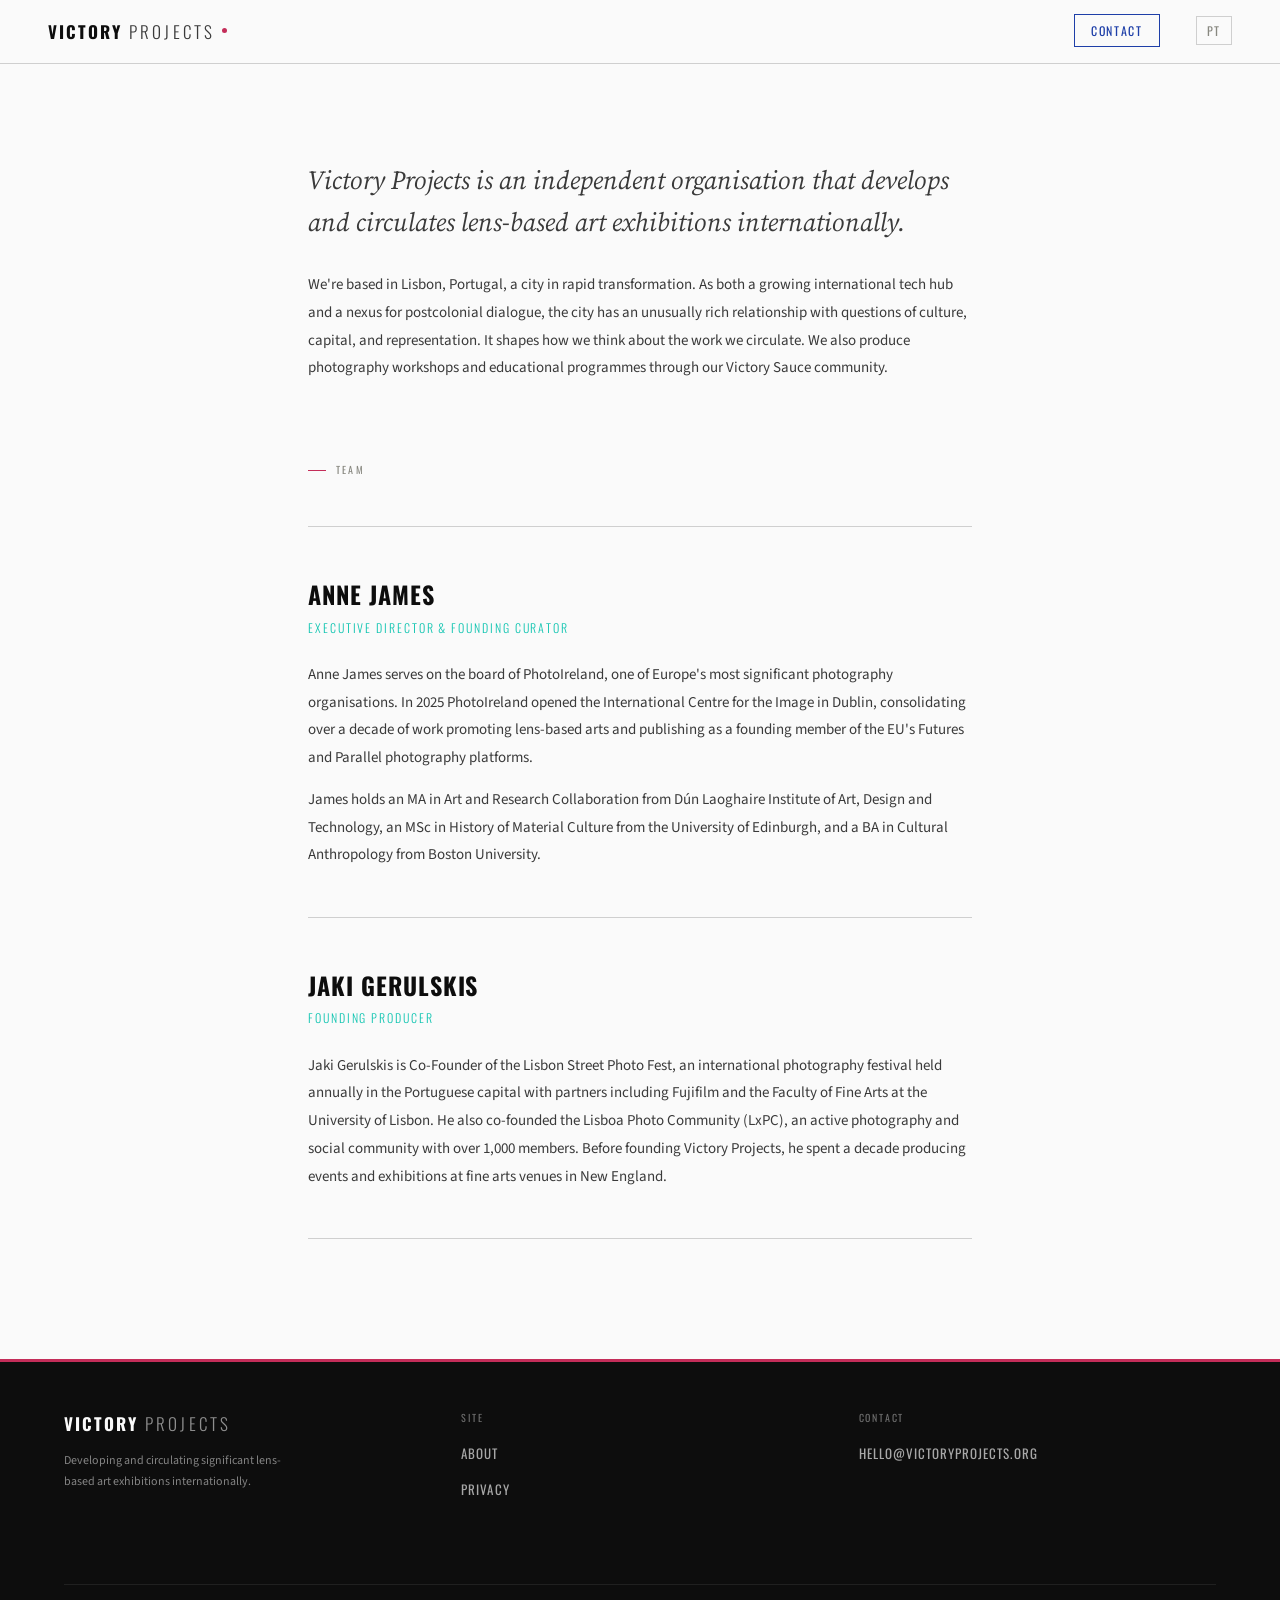
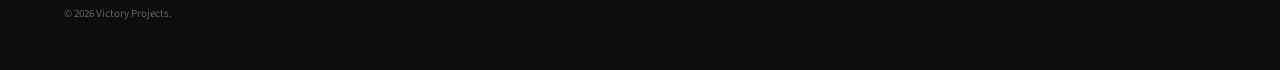
==== commit bcaa15f6: "Add files via upload" ====
--- a/about/index.html
+++ b/about/index.html
@@ -23,7 +23,6 @@
     <span class="dot"></span>
   </a>
   <ul class="nav-links" id="navLinks">
-    <li><a href="/exhibitions/adaptation/">Exhibitions</a></li>
     <li><a href="mailto:hello@victoryprojects.org" class="nav-cta">Contact</a></li>
     <li><a href="/pt/about/" class="nav-lang">PT</a></li>
   </ul>
@@ -70,8 +69,7 @@
   <div>
     <div class="footer-nav-label">Site</div>
     <ul class="footer-nav">
-      <li><a href="/exhibitions/adaptation/">Exhibitions</a></li>
-      <li><a href="/about/">About</a></li>
+        <li><a href="/about/">About</a></li>
       <li><a href="/privacy/">Privacy</a></li>
     </ul>
   </div>
